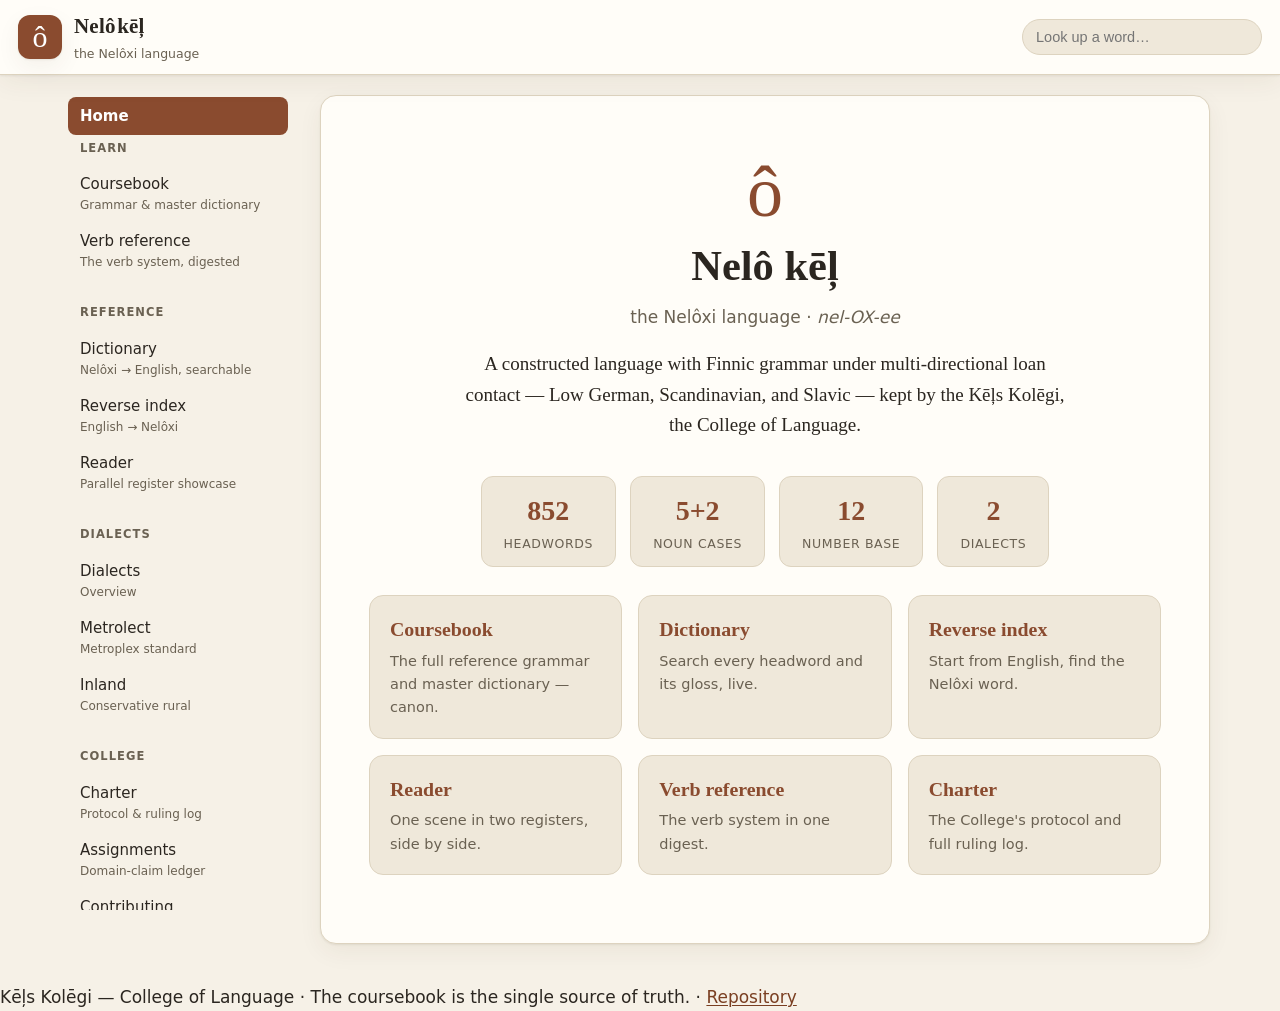
==== index.html @ ccc87dae "Add browsable website for the repository Publish the repository as a static GitHub Pages site so the" ====
<!DOCTYPE html>
<html lang="en">
<head>
  <meta charset="utf-8" />
  <meta name="viewport" content="width=device-width, initial-scale=1" />
  <title>Nelô kēļ — the Nelôxi language</title>
  <meta name="description" content="Reference grammar, course, and dictionary of Nelôxi (nelô kēļ), the constructed language of the Kēļs Kolēgi." />
  <link rel="stylesheet" href="assets/style.css" />
  <link rel="icon" href="data:image/svg+xml,<svg xmlns='http://www.w3.org/2000/svg' viewBox='0 0 100 100'><text y='.9em' font-size='90'>ô</text></svg>" />
</head>
<body>
  <header class="site-header">
    <button id="nav-toggle" class="nav-toggle" aria-label="Toggle navigation">☰</button>
    <a class="brand" href="#/home">
      <span class="brand-mark">ô</span>
      <span class="brand-text">
        <span class="brand-name">Nelô&#8202;kēļ</span>
        <span class="brand-sub">the Nelôxi language</span>
      </span>
    </a>
    <div class="header-search">
      <input id="quick-dict" type="search" placeholder="Look up a word…" autocomplete="off" spellcheck="false" />
    </div>
  </header>

  <div class="layout">
    <nav id="sidebar" class="sidebar" aria-label="Sections"></nav>
    <main id="content" class="content" tabindex="-1">
      <div class="loading">Loading…</div>
    </main>
  </div>

  <footer class="site-footer">
    <span>Kēļs Kolēgi — College of Language</span>
    <span class="sep">·</span>
    <span>The coursebook is the single source of truth.</span>
    <span class="sep">·</span>
    <a href="https://github.com/quarterback/kels" rel="noopener">Repository</a>
  </footer>

  <script src="assets/app.js"></script>
</body>
</html>
---- assets/style.css ----
:root {
  --bg: #f6f1e7;
  --bg-panel: #fffdf8;
  --bg-sunk: #efe8da;
  --ink: #2b2620;
  --ink-soft: #6a6152;
  --line: #ddd3bf;
  --accent: #8a4b2f;
  --accent-soft: #b9764f;
  --link: #7a3f22;
  --mark: #f2e2b8;
  --code-bg: #f0eadc;
  --shadow: 0 1px 2px rgba(60, 46, 25, .08), 0 8px 24px rgba(60, 46, 25, .06);
  --mono: ui-monospace, "SF Mono", "JetBrains Mono", "Cascadia Code", Menlo, Consolas, monospace;
  --serif: "Iowan Old Style", "Palatino Linotype", Palatino, "Book Antiqua", Georgia, serif;
  --sans: system-ui, -apple-system, "Segoe UI", Roboto, Helvetica, Arial, sans-serif;
}

@media (prefers-color-scheme: dark) {
  :root {
    --bg: #1c1a17;
    --bg-panel: #24211c;
    --bg-sunk: #2c281f;
    --ink: #ece4d5;
    --ink-soft: #a89c86;
    --line: #3a352c;
    --accent: #d99a6c;
    --accent-soft: #c07f52;
    --link: #e0a878;
    --mark: #4a3d22;
    --code-bg: #2a261f;
    --shadow: 0 1px 2px rgba(0,0,0,.3), 0 8px 24px rgba(0,0,0,.3);
  }
}

* { box-sizing: border-box; }

html { scroll-behavior: smooth; }

body {
  margin: 0;
  background: var(--bg);
  color: var(--ink);
  font-family: var(--sans);
  font-size: 17px;
  line-height: 1.6;
  -webkit-font-smoothing: antialiased;
}

a { color: var(--link); text-decoration-thickness: 1px; text-underline-offset: 2px; }
a:hover { color: var(--accent); }

/* Header */
.site-header {
  position: sticky;
  top: 0;
  z-index: 30;
  display: flex;
  align-items: center;
  gap: 14px;
  padding: 10px 18px;
  background: var(--bg-panel);
  border-bottom: 1px solid var(--line);
  box-shadow: var(--shadow);
}
.brand { display: flex; align-items: center; gap: 12px; text-decoration: none; color: inherit; }
.brand-mark {
  font-family: var(--serif);
  font-size: 30px;
  line-height: 1;
  width: 44px; height: 44px;
  display: grid; place-items: center;
  background: var(--accent);
  color: #fff;
  border-radius: 12px;
  box-shadow: var(--shadow);
}
.brand-text { display: flex; flex-direction: column; }
.brand-name { font-family: var(--serif); font-size: 21px; font-weight: 600; letter-spacing: .2px; }
.brand-sub { font-size: 12.5px; color: var(--ink-soft); }
.header-search { margin-left: auto; }
.header-search input {
  width: 240px; max-width: 46vw;
  padding: 9px 13px;
  border: 1px solid var(--line);
  border-radius: 999px;
  background: var(--bg-sunk);
  color: var(--ink);
  font-size: 14.5px;
}
.header-search input:focus { outline: 2px solid var(--accent-soft); outline-offset: 1px; }

.nav-toggle {
  display: none;
  background: none; border: 1px solid var(--line);
  color: var(--ink); font-size: 18px;
  width: 40px; height: 40px; border-radius: 10px; cursor: pointer;
}

/* Layout */
.layout { display: flex; align-items: flex-start; max-width: 1180px; margin: 0 auto; }

.sidebar {
  position: sticky;
  top: 65px;
  flex: 0 0 250px;
  align-self: flex-start;
  max-height: calc(100vh - 65px);
  overflow-y: auto;
  padding: 22px 12px 40px 18px;
}
.nav-group { margin-bottom: 20px; }
.nav-group-title {
  font-size: 11.5px;
  text-transform: uppercase;
  letter-spacing: .09em;
  color: var(--ink-soft);
  font-weight: 700;
  padding: 4px 12px;
  margin-bottom: 4px;
}
.nav-link {
  display: block;
  padding: 7px 12px;
  border-radius: 8px;
  color: var(--ink);
  text-decoration: none;
  font-size: 15px;
}
.nav-link:hover { background: var(--bg-sunk); color: var(--ink); }
.nav-link.active { background: var(--accent); color: #fff; font-weight: 600; }
.nav-link .nl-sub { display: block; font-size: 12px; color: var(--ink-soft); }
.nav-link.active .nl-sub { color: rgba(255,255,255,.8); }

/* Content */
.content {
  flex: 1 1 auto;
  min-width: 0;
  background: var(--bg-panel);
  border: 1px solid var(--line);
  border-radius: 16px;
  margin: 20px 20px 40px;
  padding: 40px 48px;
  box-shadow: var(--shadow);
  outline: none;
}
.loading { color: var(--ink-soft); font-style: italic; }

/* Rendered markdown (prose) */
.prose { font-family: var(--serif); font-size: 18px; }
.prose h1, .prose h2, .prose h3, .prose h4 { font-family: var(--serif); line-height: 1.25; scroll-margin-top: 80px; }
.prose h1 { font-size: 2em; margin: .2em 0 .6em; }
.prose h2 { font-size: 1.5em; margin: 1.6em 0 .5em; padding-bottom: .2em; border-bottom: 1px solid var(--line); }
.prose h3 { font-size: 1.2em; margin: 1.4em 0 .4em; color: var(--accent); }
.prose h4 { font-size: 1.05em; margin: 1.2em 0 .3em; }
.prose p { margin: .7em 0; }
.prose ul, .prose ol { padding-left: 1.4em; }
.prose li { margin: .25em 0; }
.prose blockquote {
  margin: 1em 0;
  padding: .4em 1.2em;
  border-left: 3px solid var(--accent-soft);
  background: var(--bg-sunk);
  border-radius: 0 8px 8px 0;
  color: var(--ink);
}
.prose hr { border: none; border-top: 1px solid var(--line); margin: 2em 0; }
.prose code {
  font-family: var(--mono);
  font-size: .86em;
  background: var(--code-bg);
  padding: .12em .38em;
  border-radius: 5px;
}
.prose pre {
  background: var(--code-bg);
  padding: 16px 18px;
  border-radius: 10px;
  overflow-x: auto;
  border: 1px solid var(--line);
}
.prose pre code { background: none; padding: 0; font-size: .82em; }
.prose table {
  border-collapse: collapse;
  width: 100%;
  margin: 1.2em 0;
  font-family: var(--sans);
  font-size: .9em;
  display: block;
  overflow-x: auto;
}
.prose th, .prose td { border: 1px solid var(--line); padding: 8px 12px; text-align: left; }
.prose th { background: var(--bg-sunk); }
.prose tr:nth-child(even) td { background: rgba(0,0,0,.015); }
.prose img { max-width: 100%; }

/* Table of contents */
.toc {
  background: var(--bg-sunk);
  border: 1px solid var(--line);
  border-radius: 12px;
  padding: 14px 20px;
  margin: 0 0 28px;
  font-family: var(--sans);
  font-size: 14.5px;
}
.toc-title { font-weight: 700; color: var(--ink-soft); text-transform: uppercase; font-size: 11.5px; letter-spacing: .08em; margin-bottom: 6px; }
.toc ul { list-style: none; margin: 0; padding: 0; columns: 2; column-gap: 28px; }
.toc li { margin: 3px 0; break-inside: avoid; }
.toc a { text-decoration: none; }
.toc .lvl-3 { padding-left: 14px; font-size: .95em; }

/* Dictionary */
.dict-head { display: flex; flex-wrap: wrap; align-items: baseline; gap: 12px; margin-bottom: 6px; }
.dict-head h1 { font-family: var(--serif); margin: 0; }
.dict-count { color: var(--ink-soft); font-size: 15px; }
.dict-controls { margin: 14px 0 18px; display: flex; gap: 10px; flex-wrap: wrap; }
.dict-controls input {
  flex: 1 1 260px;
  padding: 11px 15px;
  border: 1px solid var(--line);
  border-radius: 10px;
  background: var(--bg-sunk);
  color: var(--ink);
  font-size: 16px;
}
.dict-controls input:focus { outline: 2px solid var(--accent-soft); }
.dict-controls .toggle {
  display: inline-flex; align-items: center; gap: 6px;
  font-size: 14px; color: var(--ink-soft);
  background: var(--bg-sunk); border: 1px solid var(--line);
  border-radius: 10px; padding: 0 14px; cursor: pointer;
}
table.dict { border-collapse: collapse; width: 100%; font-size: 16px; }
table.dict th, table.dict td { text-align: left; padding: 9px 14px; border-bottom: 1px solid var(--line); vertical-align: top; }
table.dict th { position: sticky; top: 64px; background: var(--bg-panel); z-index: 2; font-size: 13px; text-transform: uppercase; letter-spacing: .05em; color: var(--ink-soft); }
table.dict td.hw { font-family: var(--serif); font-size: 18px; font-weight: 600; white-space: nowrap; }
table.dict td.gl { color: var(--ink); }
table.dict tr:hover td { background: var(--bg-sunk); }
.dict-empty { color: var(--ink-soft); font-style: italic; padding: 24px 4px; }
mark { background: var(--mark); color: inherit; border-radius: 3px; padding: 0 1px; }

/* Home / hero */
.hero { text-align: center; padding: 20px 0 8px; }
.hero .hero-mark { font-family: var(--serif); font-size: 72px; color: var(--accent); line-height: 1; }
.hero h1 { font-family: var(--serif); font-size: 2.5em; margin: .1em 0 .1em; }
.hero .pron { color: var(--ink-soft); font-size: 17px; }
.hero .lede { max-width: 620px; margin: 18px auto 6px; font-family: var(--serif); font-size: 19px; }
.cards { display: grid; grid-template-columns: repeat(auto-fill, minmax(230px, 1fr)); gap: 16px; margin: 28px 0; }
.card {
  display: block;
  background: var(--bg-sunk);
  border: 1px solid var(--line);
  border-radius: 14px;
  padding: 18px 20px;
  text-decoration: none;
  color: var(--ink);
  transition: transform .12s ease, box-shadow .12s ease;
}
.card:hover { transform: translateY(-2px); box-shadow: var(--shadow); color: var(--ink); }
.card h3 { margin: 0 0 4px; font-family: var(--serif); color: var(--accent); }
.card p { margin: 0; font-size: 14.5px; color: var(--ink-soft); }
.stat-row { display: flex; gap: 14px; justify-content: center; flex-wrap: wrap; margin: 22px 0; }
.stat { background: var(--bg-sunk); border: 1px solid var(--line); border-radius: 12px; padding: 12px 22px; text-align: center; }
.stat .num { font-family: var(--serif); font-size: 28px; font-weight: 700; color: var(--accent); }
.stat .lbl { font-size: 12.5px; color: var(--ink-soft); text-transform: uppercase; letter-spacing: .05em; }

.error { color: var(--accent); background: var(--bg-sunk); border: 1px solid var(--line); border-radius: 10px; padding: 16px 20px; }

/* Mobile */
@media (max-width: 820px) {
  body { font-size: 16px; }
  .nav-toggle { display: block; }
  .header-search { display: none; }
  .layout { display: block; }
  .sidebar {
    position: fixed;
    top: 0; left: 0; bottom: 0;
    width: 82%; max-width: 320px;
    background: var(--bg-panel);
    border-right: 1px solid var(--line);
    max-height: 100vh;
    padding-top: 74px;
    transform: translateX(-100%);
    transition: transform .2s ease;
    z-index: 40;
    box-shadow: var(--shadow);
  }
  body.nav-open .sidebar { transform: translateX(0); }
  body.nav-open::after {
    content: ""; position: fixed; inset: 0; background: rgba(0,0,0,.4); z-index: 35;
  }
  .content { margin: 14px; padding: 24px 20px; }
  .toc ul { columns: 1; }
}
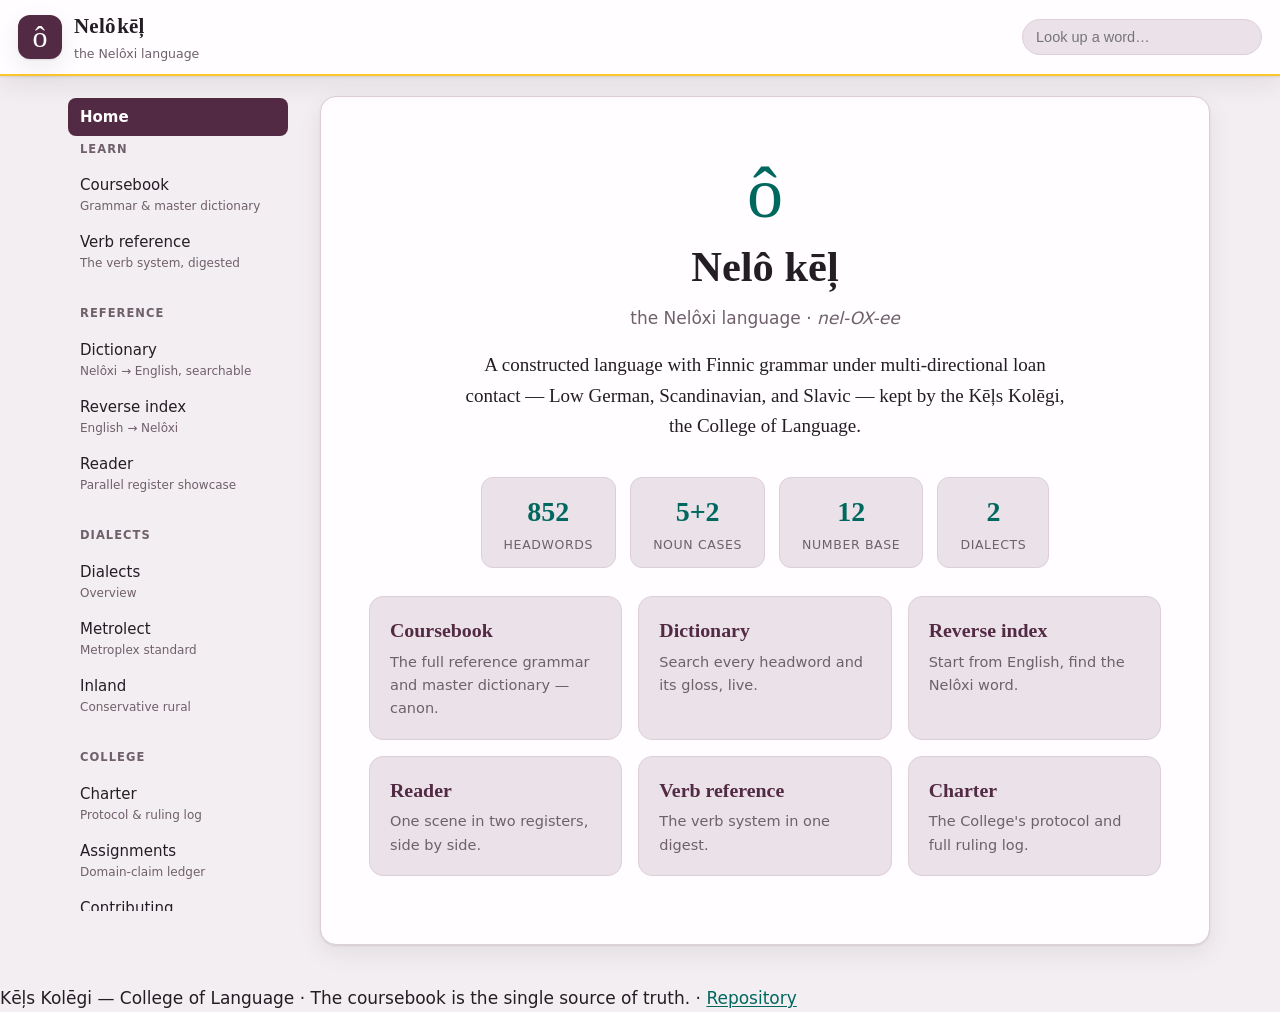
==== commit 186ca16b: "Restyle site with Mighty Ducks eggplant palette and Fontshare fonts - Replace the brown palette with" ====
--- a/index.html
+++ b/index.html
@@ -5,6 +5,9 @@
   <meta name="viewport" content="width=device-width, initial-scale=1" />
   <title>Nelô kēļ — the Nelôxi language</title>
   <meta name="description" content="Reference grammar, course, and dictionary of Nelôxi (nelô kēļ), the constructed language of the Kēļs Kolēgi." />
+  <link rel="preconnect" href="https://api.fontshare.com" crossorigin />
+  <link rel="preconnect" href="https://cdn.fontshare.com" crossorigin />
+  <link rel="stylesheet" href="https://api.fontshare.com/v2/css?f[]=zodiak@400,700,401&f[]=general-sans@400,500,600,700,401&display=swap" />
   <link rel="stylesheet" href="assets/style.css" />
   <link rel="icon" href="data:image/svg+xml,<svg xmlns='http://www.w3.org/2000/svg' viewBox='0 0 100 100'><text y='.9em' font-size='90'>ô</text></svg>" />
 </head>
--- a/assets/style.css
+++ b/assets/style.css
@@ -1,35 +1,44 @@
 :root {
-  --bg: #f6f1e7;
-  --bg-panel: #fffdf8;
-  --bg-sunk: #efe8da;
-  --ink: #2b2620;
-  --ink-soft: #6a6152;
-  --line: #ddd3bf;
-  --accent: #8a4b2f;
-  --accent-soft: #b9764f;
-  --link: #7a3f22;
-  --mark: #f2e2b8;
-  --code-bg: #f0eadc;
-  --shadow: 0 1px 2px rgba(60, 46, 25, .08), 0 8px 24px rgba(60, 46, 25, .06);
+  /* Mighty Ducks "eggplant" palette — light */
+  --bg: #f3eef2;          /* pale eggplant-grey */
+  --bg-panel: #fffdff;
+  --bg-sunk: #eae2e8;
+  --ink: #241e24;         /* Ducks black */
+  --ink-soft: #6f606a;
+  --line: #dccfd8;
+  --accent: #532a44;      /* eggplant — primary */
+  --accent-soft: #7d476a;
+  --teal: #00685e;        /* Ducks green */
+  --gold: #fcc72c;        /* Ducks gold */
+  --link: #00685e;
+  --mark: #fcc72c;
+  --on-gold: #241e24;     /* text over gold highlight */
+  --code-bg: #ece4ea;
+  --shadow: 0 1px 2px rgba(36, 30, 36, .10), 0 8px 24px rgba(36, 30, 36, .08);
   --mono: ui-monospace, "SF Mono", "JetBrains Mono", "Cascadia Code", Menlo, Consolas, monospace;
-  --serif: "Iowan Old Style", "Palatino Linotype", Palatino, "Book Antiqua", Georgia, serif;
-  --sans: system-ui, -apple-system, "Segoe UI", Roboto, Helvetica, Arial, sans-serif;
+  /* Zodiak (display serif) for headings; General Sans for body & UI — Fontshare */
+  --serif: "Zodiak", "Iowan Old Style", "Palatino Linotype", Palatino, Georgia, serif;
+  --sans: "General Sans", system-ui, -apple-system, "Segoe UI", Roboto, Helvetica, Arial, sans-serif;
 }
 
 @media (prefers-color-scheme: dark) {
   :root {
-    --bg: #1c1a17;
-    --bg-panel: #24211c;
-    --bg-sunk: #2c281f;
-    --ink: #ece4d5;
-    --ink-soft: #a89c86;
-    --line: #3a352c;
-    --accent: #d99a6c;
-    --accent-soft: #c07f52;
-    --link: #e0a878;
-    --mark: #4a3d22;
-    --code-bg: #2a261f;
-    --shadow: 0 1px 2px rgba(0,0,0,.3), 0 8px 24px rgba(0,0,0,.3);
+    /* Mighty Ducks "eggplant" palette — dark */
+    --bg: #191419;
+    --bg-panel: #241e24;    /* Ducks black */
+    --bg-sunk: #2e2630;
+    --ink: #f0e7ee;
+    --ink-soft: #b2a2ad;
+    --line: #3d3340;
+    --accent: #c489ac;      /* eggplant lightened for contrast */
+    --accent-soft: #a06d8c;
+    --teal: #35b3a3;        /* green brightened */
+    --gold: #fcc72c;
+    --link: #35b3a3;
+    --mark: #fcc72c;
+    --on-gold: #241e24;
+    --code-bg: #2b232c;
+    --shadow: 0 1px 2px rgba(0,0,0,.35), 0 8px 24px rgba(0,0,0,.35);
   }
 }
 
@@ -60,7 +69,7 @@
   gap: 14px;
   padding: 10px 18px;
   background: var(--bg-panel);
-  border-bottom: 1px solid var(--line);
+  border-bottom: 2px solid var(--gold);
   box-shadow: var(--shadow);
 }
 .brand { display: flex; align-items: center; gap: 12px; text-decoration: none; color: inherit; }
@@ -147,7 +156,7 @@
 .loading { color: var(--ink-soft); font-style: italic; }
 
 /* Rendered markdown (prose) */
-.prose { font-family: var(--serif); font-size: 18px; }
+.prose { font-family: var(--sans); font-size: 17.5px; }
 .prose h1, .prose h2, .prose h3, .prose h4 { font-family: var(--serif); line-height: 1.25; scroll-margin-top: 80px; }
 .prose h1 { font-size: 2em; margin: .2em 0 .6em; }
 .prose h2 { font-size: 1.5em; margin: 1.6em 0 .5em; padding-bottom: .2em; border-bottom: 1px solid var(--line); }
@@ -159,7 +168,7 @@
 .prose blockquote {
   margin: 1em 0;
   padding: .4em 1.2em;
-  border-left: 3px solid var(--accent-soft);
+  border-left: 3px solid var(--teal);
   background: var(--bg-sunk);
   border-radius: 0 8px 8px 0;
   color: var(--ink);
@@ -238,11 +247,11 @@
 table.dict td.gl { color: var(--ink); }
 table.dict tr:hover td { background: var(--bg-sunk); }
 .dict-empty { color: var(--ink-soft); font-style: italic; padding: 24px 4px; }
-mark { background: var(--mark); color: inherit; border-radius: 3px; padding: 0 1px; }
+mark { background: var(--mark); color: var(--on-gold); border-radius: 3px; padding: 0 1px; }
 
 /* Home / hero */
 .hero { text-align: center; padding: 20px 0 8px; }
-.hero .hero-mark { font-family: var(--serif); font-size: 72px; color: var(--accent); line-height: 1; }
+.hero .hero-mark { font-family: var(--serif); font-size: 72px; color: var(--teal); line-height: 1; }
 .hero h1 { font-family: var(--serif); font-size: 2.5em; margin: .1em 0 .1em; }
 .hero .pron { color: var(--ink-soft); font-size: 17px; }
 .hero .lede { max-width: 620px; margin: 18px auto 6px; font-family: var(--serif); font-size: 19px; }
@@ -262,7 +271,7 @@
 .card p { margin: 0; font-size: 14.5px; color: var(--ink-soft); }
 .stat-row { display: flex; gap: 14px; justify-content: center; flex-wrap: wrap; margin: 22px 0; }
 .stat { background: var(--bg-sunk); border: 1px solid var(--line); border-radius: 12px; padding: 12px 22px; text-align: center; }
-.stat .num { font-family: var(--serif); font-size: 28px; font-weight: 700; color: var(--accent); }
+.stat .num { font-family: var(--serif); font-size: 28px; font-weight: 700; color: var(--teal); }
 .stat .lbl { font-size: 12.5px; color: var(--ink-soft); text-transform: uppercase; letter-spacing: .05em; }
 
 .error { color: var(--accent); background: var(--bg-sunk); border: 1px solid var(--line); border-radius: 10px; padding: 16px 20px; }
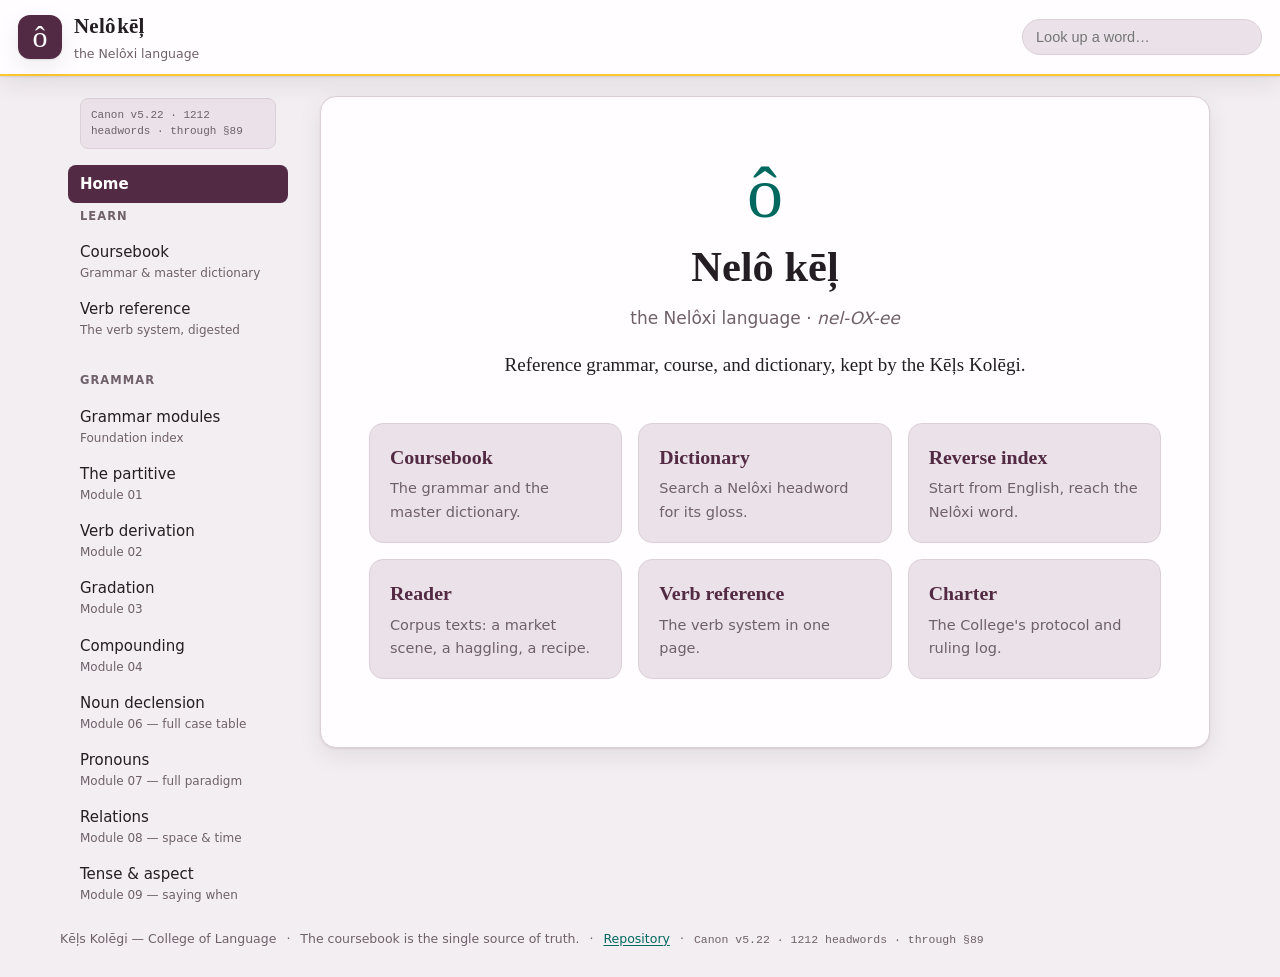
==== commit cb1c063c: "Site: always-visible version stamp (canon version + last-commit time) Add a freshness indicator so a" ====
--- a/index.html
+++ b/index.html
@@ -39,6 +39,8 @@
     <span>The coursebook is the single source of truth.</span>
     <span class="sep">·</span>
     <a href="https://github.com/quarterback/kels" rel="noopener">Repository</a>
+    <span class="sep">·</span>
+    <span id="version-stamp" class="version-stamp">…</span>
   </footer>
 
   <script src="assets/app.js"></script>
--- a/assets/style.css
+++ b/assets/style.css
@@ -302,3 +302,26 @@
   .content { margin: 14px; padding: 24px 20px; }
   .toc ul { columns: 1; }
 }
+
+/* --- Version stamp ------------------------------------------------------- */
+.version-badge {
+  margin: 0 12px 16px;
+  padding: 8px 10px;
+  border: 1px solid var(--line);
+  border-radius: 8px;
+  background: var(--bg-sunk);
+  font-family: var(--mono);
+  font-size: 11px;
+  line-height: 1.5;
+  color: var(--ink-soft);
+}
+.version-badge-when { margin-top: 2px; }
+.site-footer {
+  max-width: 1200px;
+  margin: 0 auto;
+  padding: 18px 20px 28px;
+  font-size: 12.5px;
+  color: var(--ink-soft);
+}
+.site-footer .sep { margin: 0 6px; }
+.version-stamp { font-family: var(--mono); font-size: 11.5px; }
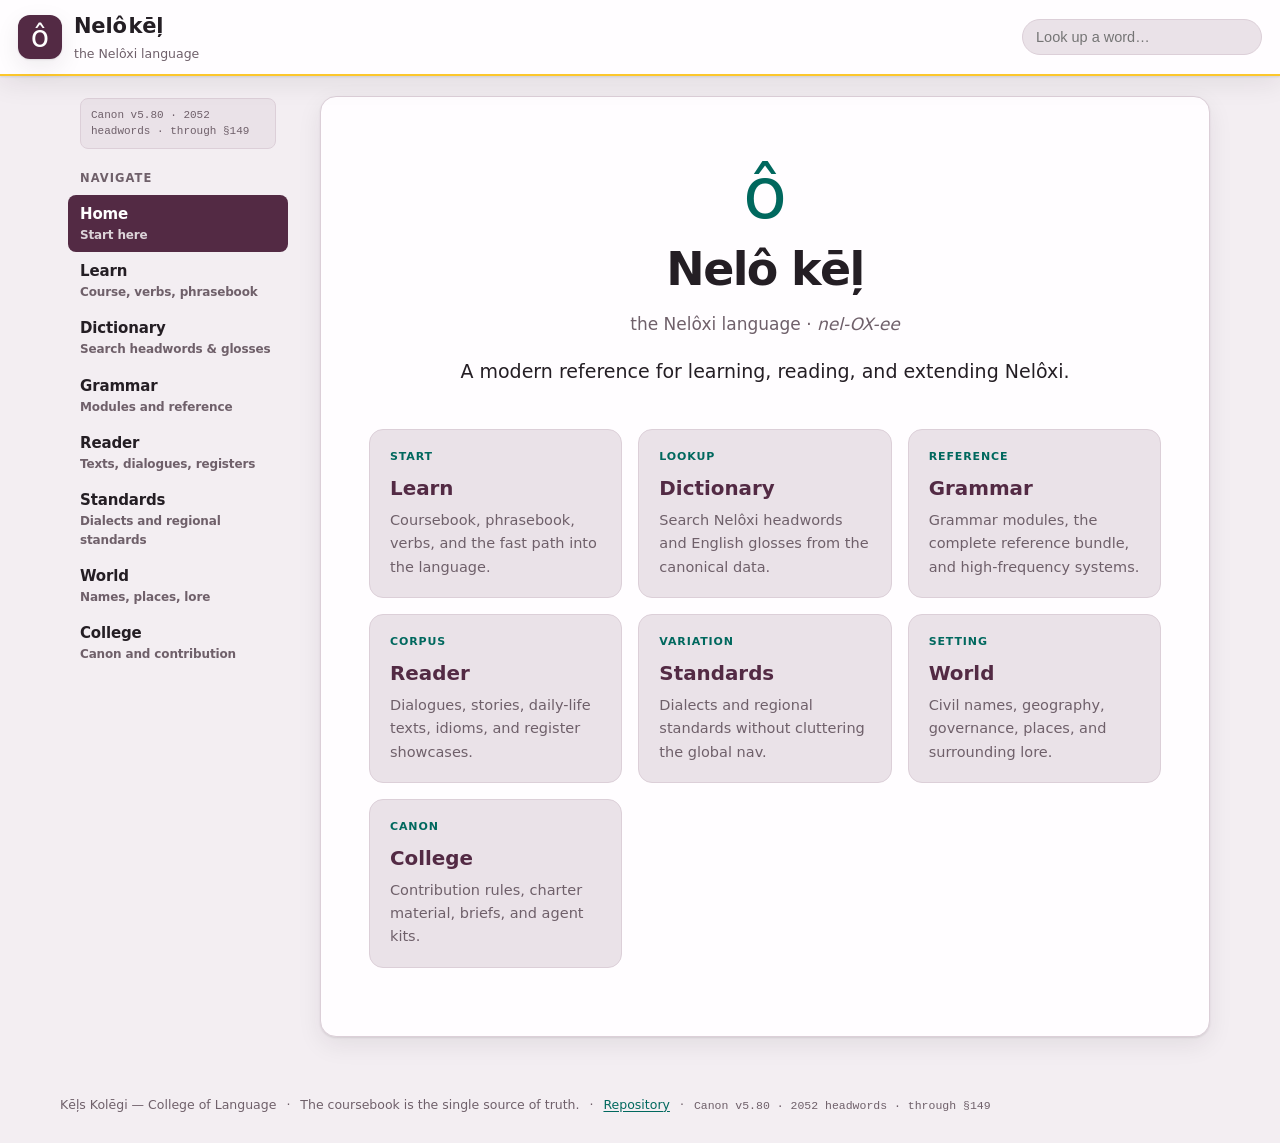
==== commit ab6c26c3: "Modernize site navigation and typography" ====
--- a/index.html
+++ b/index.html
@@ -7,7 +7,7 @@
   <meta name="description" content="Reference grammar, course, and dictionary of Nelôxi (nelô kēļ), the constructed language of the Kēļs Kolēgi." />
   <link rel="preconnect" href="https://api.fontshare.com" crossorigin />
   <link rel="preconnect" href="https://cdn.fontshare.com" crossorigin />
-  <link rel="stylesheet" href="https://api.fontshare.com/v2/css?f[]=zodiak@400,700,401&f[]=general-sans@400,500,600,700,401&display=swap" />
+  <link rel="stylesheet" href="https://api.fontshare.com/v2/css?f[]=switzer@700&f[]=general-sans@400,500,600,700,401&display=swap" />
   <link rel="stylesheet" href="assets/style.css" />
   <link rel="icon" href="data:image/svg+xml,<svg xmlns='http://www.w3.org/2000/svg' viewBox='0 0 100 100'><text y='.9em' font-size='90'>ô</text></svg>" />
 </head>
--- a/assets/style.css
+++ b/assets/style.css
@@ -16,8 +16,8 @@
   --code-bg: #ece4ea;
   --shadow: 0 1px 2px rgba(36, 30, 36, .10), 0 8px 24px rgba(36, 30, 36, .08);
   --mono: ui-monospace, "SF Mono", "JetBrains Mono", "Cascadia Code", Menlo, Consolas, monospace;
-  /* Zodiak (display serif) for headings; General Sans for body & UI — Fontshare */
-  --serif: "Zodiak", "Iowan Old Style", "Palatino Linotype", Palatino, Georgia, serif;
+  /* Switzer Bold for display; General Sans for body & UI — Fontshare */
+  --display: "Switzer", "General Sans", system-ui, -apple-system, "Segoe UI", Roboto, Helvetica, Arial, sans-serif;
   --sans: "General Sans", system-ui, -apple-system, "Segoe UI", Roboto, Helvetica, Arial, sans-serif;
 }
 
@@ -74,7 +74,7 @@
 }
 .brand { display: flex; align-items: center; gap: 12px; text-decoration: none; color: inherit; }
 .brand-mark {
-  font-family: var(--serif);
+  font-family: var(--display);
   font-size: 30px;
   line-height: 1;
   width: 44px; height: 44px;
@@ -85,7 +85,7 @@
   box-shadow: var(--shadow);
 }
 .brand-text { display: flex; flex-direction: column; }
-.brand-name { font-family: var(--serif); font-size: 21px; font-weight: 600; letter-spacing: .2px; }
+.brand-name { font-family: var(--display); font-size: 21px; font-weight: 700; letter-spacing: -.01em; }
 .brand-sub { font-size: 12.5px; color: var(--ink-soft); }
 .header-search { margin-left: auto; }
 .header-search input {
@@ -157,8 +157,8 @@
 
 /* Rendered markdown (prose) */
 .prose { font-family: var(--sans); font-size: 17.5px; }
-.prose h1, .prose h2, .prose h3, .prose h4 { font-family: var(--serif); line-height: 1.25; scroll-margin-top: 80px; }
-.prose h1 { font-size: 2em; margin: .2em 0 .6em; }
+.prose h1, .prose h2, .prose h3, .prose h4 { font-family: var(--display); font-weight: 700; line-height: 1.18; letter-spacing: -.015em; scroll-margin-top: 80px; }
+.prose h1 { font-size: 2.15em; margin: .2em 0 .6em; letter-spacing: -.025em; }
 .prose h2 { font-size: 1.5em; margin: 1.6em 0 .5em; padding-bottom: .2em; border-bottom: 1px solid var(--line); }
 .prose h3 { font-size: 1.2em; margin: 1.4em 0 .4em; color: var(--accent); }
 .prose h4 { font-size: 1.05em; margin: 1.2em 0 .3em; }
@@ -221,7 +221,7 @@
 
 /* Dictionary */
 .dict-head { display: flex; flex-wrap: wrap; align-items: baseline; gap: 12px; margin-bottom: 6px; }
-.dict-head h1 { font-family: var(--serif); margin: 0; }
+.dict-head h1 { font-family: var(--display); margin: 0; }
 .dict-count { color: var(--ink-soft); font-size: 15px; }
 .dict-controls { margin: 14px 0 18px; display: flex; gap: 10px; flex-wrap: wrap; }
 .dict-controls input {
@@ -243,18 +243,57 @@
 table.dict { border-collapse: collapse; width: 100%; font-size: 16px; }
 table.dict th, table.dict td { text-align: left; padding: 9px 14px; border-bottom: 1px solid var(--line); vertical-align: top; }
 table.dict th { position: sticky; top: 64px; background: var(--bg-panel); z-index: 2; font-size: 13px; text-transform: uppercase; letter-spacing: .05em; color: var(--ink-soft); }
-table.dict td.hw { font-family: var(--serif); font-size: 18px; font-weight: 600; white-space: nowrap; }
+table.dict td.hw { font-family: var(--display); font-size: 18px; font-weight: 600; white-space: nowrap; }
 table.dict td.gl { color: var(--ink); }
 table.dict tr:hover td { background: var(--bg-sunk); }
 .dict-empty { color: var(--ink-soft); font-style: italic; padding: 24px 4px; }
 mark { background: var(--mark); color: var(--on-gold); border-radius: 3px; padding: 0 1px; }
 
+/* Name generator */
+.ng-controls { margin: 14px 0 22px; display: flex; gap: 10px; flex-wrap: wrap; align-items: center; }
+.ng-controls select {
+  flex: 1 1 240px;
+  padding: 11px 15px;
+  border: 1px solid var(--line);
+  border-radius: 10px;
+  background: var(--bg-sunk);
+  color: var(--ink);
+  font-size: 16px;
+  font-family: var(--sans);
+}
+.ng-controls select:focus { outline: 2px solid var(--accent-soft); }
+.ng-go {
+  padding: 11px 22px;
+  border: none;
+  border-radius: 10px;
+  background: var(--accent);
+  color: #fff;
+  font-size: 15px;
+  font-weight: 600;
+  font-family: var(--sans);
+  cursor: pointer;
+}
+.ng-go:hover { background: var(--accent-soft); }
+.ng-go:focus { outline: 2px solid var(--accent-soft); outline-offset: 2px; }
+.ng-results { display: grid; grid-template-columns: repeat(auto-fill, minmax(280px, 1fr)); gap: 14px; }
+.ng-card {
+  background: var(--bg-sunk);
+  border: 1px solid var(--line);
+  border-radius: 12px;
+  padding: 15px 17px;
+}
+.ng-label { font-size: 10.5px; text-transform: uppercase; letter-spacing: .08em; color: var(--ink-soft); margin-top: 8px; }
+.ng-label:first-child { margin-top: 0; }
+.ng-full { font-family: var(--display); font-size: 19px; font-weight: 600; line-height: 1.3; }
+.ng-short { margin-top: 6px; font-family: var(--display); font-size: 15px; color: var(--accent); }
+.ng-gloss { margin-top: 8px; font-size: 13.5px; color: var(--ink-soft); font-style: italic; }
+
 /* Home / hero */
 .hero { text-align: center; padding: 20px 0 8px; }
-.hero .hero-mark { font-family: var(--serif); font-size: 72px; color: var(--teal); line-height: 1; }
-.hero h1 { font-family: var(--serif); font-size: 2.5em; margin: .1em 0 .1em; }
+.hero .hero-mark { font-family: var(--display); font-size: 72px; color: var(--teal); line-height: 1; }
+.hero h1 { font-family: var(--display); font-size: 2.7em; font-weight: 700; letter-spacing: -.035em; margin: .1em 0 .1em; }
 .hero .pron { color: var(--ink-soft); font-size: 17px; }
-.hero .lede { max-width: 620px; margin: 18px auto 6px; font-family: var(--serif); font-size: 19px; }
+.hero .lede { max-width: 620px; margin: 18px auto 6px; font-size: 19px; }
 .cards { display: grid; grid-template-columns: repeat(auto-fill, minmax(230px, 1fr)); gap: 16px; margin: 28px 0; }
 .card {
   display: block;
@@ -267,11 +306,19 @@
   transition: transform .12s ease, box-shadow .12s ease;
 }
 .card:hover { transform: translateY(-2px); box-shadow: var(--shadow); color: var(--ink); }
-.card h3 { margin: 0 0 4px; font-family: var(--serif); color: var(--accent); }
+.card h3 { margin: 0 0 4px; font-family: var(--display); color: var(--accent); }
 .card p { margin: 0; font-size: 14.5px; color: var(--ink-soft); }
+.card .eyebrow { display: block; margin-bottom: 8px; font-size: 11px; text-transform: uppercase; letter-spacing: .08em; color: var(--teal); font-weight: 700; }
+.section-head { margin-bottom: 26px; }
+.section-kicker { color: var(--teal); font-size: 12px; font-weight: 700; letter-spacing: .09em; text-transform: uppercase; }
+.section-head h1 { font-family: var(--display); font-size: 2.35em; font-weight: 700; letter-spacing: -.035em; line-height: 1.05; margin: .16em 0 .22em; }
+.section-head p { max-width: 680px; color: var(--ink-soft); margin: 0; }
+.section-grid { display: grid; grid-template-columns: repeat(auto-fill, minmax(240px, 1fr)); gap: 16px; margin: 20px 0 30px; }
+.section-grid .card h3 { font-size: 1.15em; letter-spacing: -.015em; }
+.nav-link.primary { font-family: var(--display); font-weight: 700; letter-spacing: -.01em; }
 .stat-row { display: flex; gap: 14px; justify-content: center; flex-wrap: wrap; margin: 22px 0; }
 .stat { background: var(--bg-sunk); border: 1px solid var(--line); border-radius: 12px; padding: 12px 22px; text-align: center; }
-.stat .num { font-family: var(--serif); font-size: 28px; font-weight: 700; color: var(--teal); }
+.stat .num { font-family: var(--display); font-size: 28px; font-weight: 700; color: var(--teal); }
 .stat .lbl { font-size: 12.5px; color: var(--ink-soft); text-transform: uppercase; letter-spacing: .05em; }
 
 .error { color: var(--accent); background: var(--bg-sunk); border: 1px solid var(--line); border-radius: 10px; padding: 16px 20px; }
